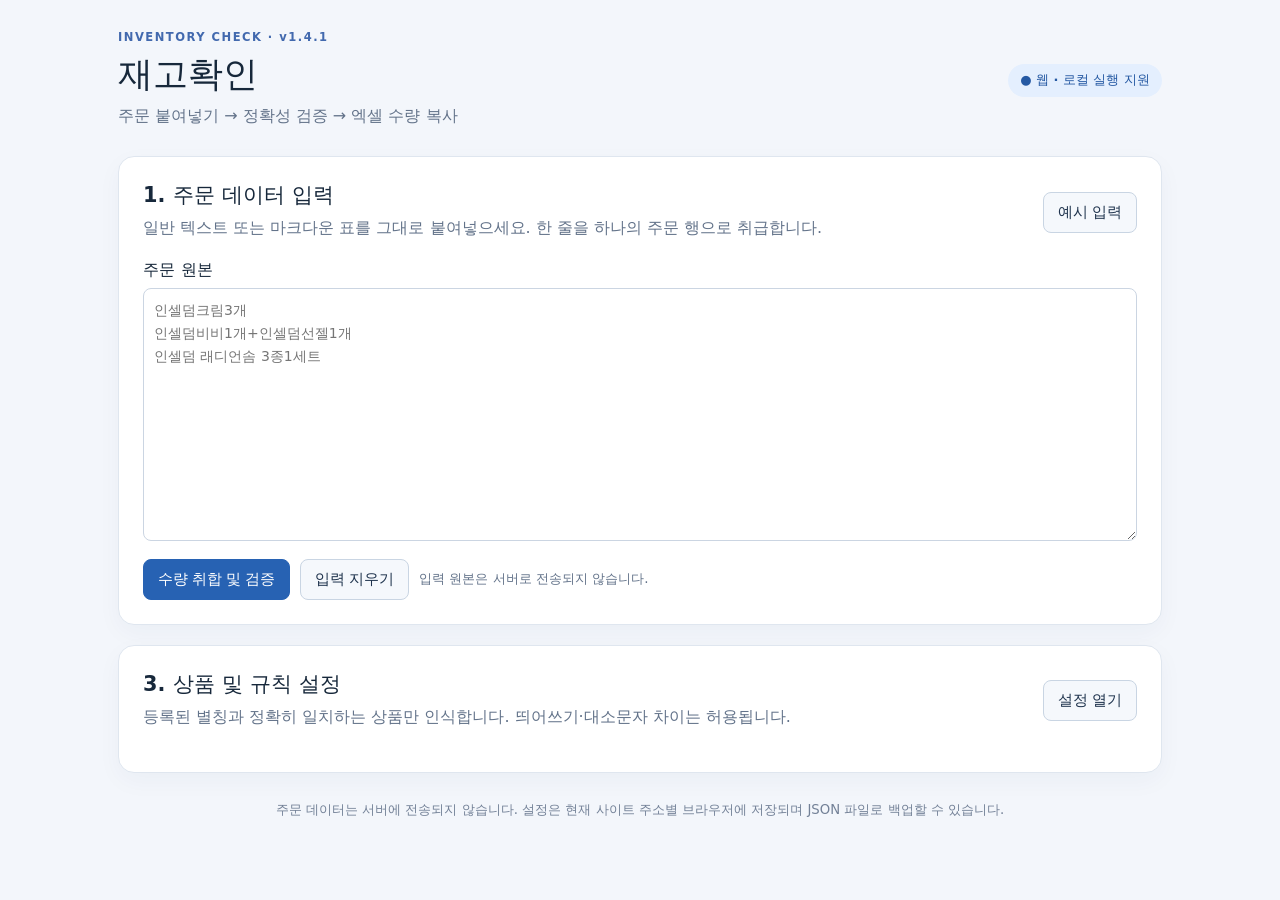
==== index.html @ fce9d43f "chore: release v1.4.1 short set alias fix" ====
<!doctype html>
<html lang="ko">
<head>
  <meta charset="utf-8">
  <meta name="viewport" content="width=device-width,initial-scale=1">
  <meta name="color-scheme" content="light">
  <title>재고확인</title>
  <link rel="stylesheet" href="style.css?v=1.4.1">
  <script src="script.js?v=1.4.1" defer></script>
</head>
<body>
  <div class="app">
    <header class="topbar">
      <div><p class="eyebrow">INVENTORY CHECK · v1.4.1</p><h1>재고확인</h1><p class="muted">주문 붙여넣기 → 정확성 검증 → 엑셀 수량 복사</p></div>
      <span class="online">● 웹 · 로컬 실행 지원</span>
    </header>
    <main>
      <section class="panel" aria-labelledby="input-title">
        <div class="section-head"><div><h2 id="input-title">1. 주문 데이터 입력</h2><p class="muted">일반 텍스트 또는 마크다운 표를 그대로 붙여넣으세요. 한 줄을 하나의 주문 행으로 취급합니다.</p></div><button id="sample-btn" class="ghost" type="button">예시 입력</button></div>
        <label for="orders" class="field-label">주문 원본</label>
        <textarea id="orders" rows="10" spellcheck="false" placeholder="인셀덤크림3개&#10;인셀덤비비1개+인셀덤선젤1개&#10;인셀덤 래디언솜 3종1세트"></textarea>
        <div class="actions"><button id="analyze-btn" class="primary" type="button">수량 취합 및 검증</button><button id="clear-btn" class="ghost" type="button">입력 지우기</button><span class="muted small">입력 원본은 서버로 전송되지 않습니다.</span></div>
      </section>
      <section id="result-panel" class="panel" hidden aria-live="polite">
        <div class="section-head"><h2>2. 취합 결과</h2><span id="result-status" class="status"></span></div>
        <div class="metrics"><div><span>전체 집계 수량</span><strong id="total-count">0</strong></div><div><span>처리 주문 행</span><strong id="row-count">0</strong></div><div><span>정상 / 제외 행</span><strong id="valid-count">0</strong></div><div><span>미인식 / 오류 행</span><strong id="error-count">0</strong></div></div>
        <p id="warning" class="warning" hidden role="alert"></p>
        <section id="unmatched-panel" class="unmatched-panel" hidden aria-labelledby="unmatched-title"><h3 id="unmatched-title">미인식 상품 바로 해결</h3><p class="muted small">같은 미인식 이름은 한 번만 표시합니다. 후보는 유사도순 추천일 뿐, 실제 상품 선택 및 승인 전까지 수량에 반영되지 않습니다.</p><div id="unmatched-list"></div><p id="unmatched-message" class="muted small" role="status"></p></section>
        <div class="section-head result-heading"><h3>상품별 합계 <small>(설정된 엑셀 순서)</small></h3><button id="copy-btn" class="primary" type="button">수량만 복사 (세로 1열)</button></div>
        <div class="table-wrap"><table><thead><tr><th>순서</th><th>상품명</th><th class="num">수량</th></tr></thead><tbody id="summary-body"></tbody></table></div>
        <div class="copy-block"><div class="section-head"><h3>엑셀 붙여넣기 미리보기</h3><span id="copy-message" class="muted small" role="status"></span></div><textarea id="copy-preview" readonly rows="8" aria-label="복사할 수량 목록"></textarea></div>
        <details class="detail" open><summary>주문별 검증 결과 <span id="audit-title"></span></summary><p class="muted small">오류 행은 <b>행 전체를 집계에서 제외</b>합니다. 누락된 별칭을 등록하거나 원본을 수정한 뒤 다시 취합하세요.</p><div class="table-wrap"><table><thead><tr><th>원본 행</th><th>상태</th><th>원본 / 항목별 계산</th></tr></thead><tbody id="audit-body"></tbody></table></div></details>
        <details class="detail"><summary>상품별 상세 계산 내역</summary><div id="product-details"></div></details>
        <details class="detail"><summary>명시적으로 제외한 사은품 <span id="gift-count"></span></summary><ul id="gift-list"></ul></details>
        <details class="detail"><summary>날짜별 엑셀 복사 (TSV, 선택 사항)</summary><p class="muted small">원본 행에 YYYY-MM-DD 또는 YYYY.MM.DD 날짜가 있으면 날짜별 집계가 가능합니다. 오류 행이 있으면 복사는 차단됩니다. 각 날짜가 열, 상품이 행입니다.</p><button id="copy-dates-btn" class="ghost" type="button">날짜별 수량 TSV 복사</button><textarea id="dates-preview" rows="7" readonly aria-label="날짜별 TSV 결과"></textarea></details>
      </section>
      <section class="panel" aria-labelledby="settings-title">
        <div class="section-head"><div><h2 id="settings-title">3. 상품 및 규칙 설정</h2><p class="muted">등록된 별칭과 정확히 일치하는 상품만 인식합니다. 띄어쓰기·대소문자 차이는 허용됩니다.</p></div><button id="settings-toggle" class="ghost" type="button" aria-expanded="false" aria-controls="settings-content">설정 열기</button></div>
        <div id="settings-content" hidden>
          <div class="settings-actions"><button id="add-product" class="ghost" type="button">+ 상품 추가</button><button id="save-settings" class="primary" type="button">설정 저장</button><button id="reset-settings" class="danger" type="button">기본값 복원</button></div>
          <div class="backup-tools"><button id="export-settings" class="ghost" type="button">설정 백업(JSON)</button><label for="import-settings">설정 가져오기(JSON)</label><input type="file" id="import-settings" accept=".json,application/json"><p class="muted small">브라우저나 PC를 옮길 때 백업 파일로 상품·별칭·세트·엑셀 순서를 복원할 수 있습니다. 가져오기 전에 현재 설정을 백업하는 것을 권장합니다.</p></div>
          <p class="muted small">별칭은 쉼표 또는 줄바꿈으로 구분합니다. 판매 상품명뿐 아니라 주문서에 등장하는 표현을 등록하세요. 위/아래 버튼으로 엑셀 순서를 변경합니다.</p>
          <div class="table-wrap"><table class="settings-table"><thead><tr><th>순서</th><th>표시 상품명</th><th>상품 별칭</th><th>관리</th></tr></thead><tbody id="settings-body"></tbody></table></div>
          <h3>세트 구성</h3><p class="muted small">한 줄당 <code>세트명 | 상품명:수량, 상품명:수량</code> 형식입니다. 상품명은 위에 등록한 정확한 표시 상품명이어야 합니다. 예: <code>인셀덤 래디언솜 3종 | 래디언솜 토너:1, 래디언솜 앰플:1, 래디언솜 크림:1</code></p>
          <textarea id="set-config" rows="5" spellcheck="false" aria-label="세트 규칙"></textarea>
          <h3>사은품 제외 별칭</h3><p class="muted small">쉼표 또는 줄바꿈 구분. <b>마스크</b>는 단독으로 제외하지 않으며, '사은품 마스크'처럼 명시적인 표현만 제외합니다.</p>
          <textarea id="gift-config" rows="3" spellcheck="false" aria-label="사은품 제외 규칙"></textarea>
          <p id="settings-message" role="status" class="small"></p>
        </div>
      </section>
    </main>
    <footer>주문 데이터는 서버에 전송되지 않습니다. 설정은 현재 사이트 주소별 브라우저에 저장되며 JSON 파일로 백업할 수 있습니다.</footer>
  </div>
</body>
</html>
---- style.css ----
:root{font-family:system-ui,-apple-system,'Segoe UI',sans-serif;color:#17283b;background:#f3f6fb;font-synthesis:none}*{box-sizing:border-box}body{margin:0}.app{max-width:1080px;margin:auto;padding:28px 18px 48px}.topbar{display:flex;align-items:center;justify-content:space-between;gap:12px;margin-bottom:24px}h1{font-size:2.2rem;margin:5px 0}h2{font-size:1.3rem;margin:0 0 6px}h3{font-size:1.05rem;margin:0}p{line-height:1.6}.eyebrow{color:#4269ae;letter-spacing:.13em;font-size:.72rem;font-weight:800;margin:0}.muted{color:#63738a;margin:3px 0}.small{font-size:.84rem}.online{padding:8px 12px;border-radius:999px;background:#e4effe;color:#2559a3;white-space:nowrap;font-size:.81rem;font-weight:700}.panel{background:white;border:1px solid #dfE6ef;border-radius:16px;padding:24px;margin:0 0 20px;box-shadow:0 8px 24px rgba(32,57,95,.04)}.section-head{display:flex;justify-content:space-between;align-items:center;gap:14px;margin-bottom:16px}.section-head>*{min-width:0}.field-label{display:block;font-weight:700;margin-bottom:7px}textarea,input{font:inherit;color:inherit;border:1px solid #cbd5e2;border-radius:8px;padding:10px;background:#fff;min-width:0}textarea:focus,input:focus{outline:2px solid #8db6f6;border-color:#4482ce}#orders{width:100%;min-height:190px;font-size:14px;line-height:1.65}.actions,.settings-actions{display:flex;align-items:center;gap:10px;flex-wrap:wrap;margin-top:14px}button{cursor:pointer;border:1px solid #c9d5e3;border-radius:8px;background:#fff;color:#1f334d;padding:10px 14px;font-weight:700;font-size:.91rem}button:hover:not(:disabled){filter:brightness(.965)}button:disabled{opacity:.45;cursor:not-allowed}.primary{background:#2762b3;color:white;border-color:#2762b3}.ghost{background:#f5f8fc}.danger{background:#fff2f1;color:#af3434;border-color:#f1d4d2}.tiny{font-size:.8rem;padding:6px 9px;margin:2px}.metrics{display:grid;grid-template-columns:repeat(4,1fr);gap:10px;margin-bottom:17px}.metrics>div{background:#f5f8fc;border:1px solid #e7edf5;border-radius:12px;padding:12px}.metrics span{display:block;color:#66788c;font-size:.8rem}.metrics strong{display:block;font-size:1.65rem;margin-top:3px}.status{background:#e5f6ea;color:#157b41;font-weight:800;border-radius:8px;padding:7px 11px}.status.bad{background:#ffefdf;color:#985410}.warning{background:#fff4e8;color:#8b410d;border:1px solid #f6c692;padding:12px;border-radius:8px}.result-heading{margin-top:24px}.table-wrap{overflow-x:auto}table{width:100%;border-collapse:collapse}th,td{padding:11px 12px;text-align:left;border-bottom:1px solid #e9eef4;vertical-align:top}th{background:#f6f9fc;font-weight:800;white-space:nowrap}td.num,th.num{text-align:right;font-variant-numeric:tabular-nums;font-weight:700}.copy-block{margin-top:24px}.copy-block textarea,#dates-preview{width:100%;font-family:ui-monospace,SFMono-Regular,Consolas,monospace;font-size:.9rem}.detail{margin-top:17px;border:1px solid #e2e9f1;border-radius:10px;padding:13px}.detail summary{cursor:pointer;font-weight:800}.detail>p{margin:10px 0}.detail .table-wrap{margin-top:12px}.source{display:block;color:#67758a;margin-bottom:4px;font-size:.84rem;overflow-wrap:anywhere}.row-error{color:#b43d2f;font-weight:800}.row-gift{color:#607288}.row-ok{color:#127842;font-weight:700}#product-details p{border-bottom:1px solid #eef0f3;padding-bottom:10px;font-size:.88rem}.settings-table input{min-width:140px;width:100%}.settings-table textarea{width:100%;min-height:72px;font-size:.83rem}.settings-table th:nth-child(3){width:48%}#set-config,#gift-config{width:100%;margin-top:8px}#settings-content h3{margin-top:24px}.success-message{color:#127842}.error-message{color:#bc3333}.backup-tools{display:flex;align-items:center;gap:10px;flex-wrap:wrap;margin:14px 0;padding:13px;background:#f5f8fc;border:1px solid #e2e9f3;border-radius:10px}.backup-tools label{display:inline-block;cursor:pointer;border:1px solid #c9d5e3;padding:9px 13px;background:white;border-radius:8px;font-weight:700;font-size:.91rem}.backup-tools input[type=file]{display:none}.backup-tools p{flex-basis:100%;margin:0}footer{padding:8px;color:#738197;text-align:center;font-size:.83rem}code{background:#edf2f8;padding:2px 4px;border-radius:4px;overflow-wrap:anywhere}@media(max-width:700px){.app{padding:14px 10px 35px}.panel{padding:15px}.topbar{align-items:flex-start}.section-head{align-items:flex-start;flex-direction:column}.metrics{grid-template-columns:repeat(2,1fr)}.online{font-size:.72rem}table{font-size:.84rem}th,td{padding:9px 7px}}

/* Unrecognized-product review */
.unmatched-panel{border:1px solid #f0c99e;background:#fffaf5;border-radius:12px;padding:17px;margin:18px 0}.unmatched-panel h3{margin-bottom:7px}.unmatched-item{border-top:1px solid #f1dfcd;padding:15px 0;display:flex;align-items:center;justify-content:space-between;gap:18px}.unmatched-item strong{overflow-wrap:anywhere}.unmatched-actions{display:flex;align-items:center;flex-wrap:wrap;gap:9px;min-width:310px}.unmatched-actions label{font-size:.82rem;color:#506580}.unmatched-actions select{max-width:270px;flex:1;min-width:160px}.unmatched-actions button{white-space:nowrap}@media(max-width:700px){.unmatched-item{flex-direction:column;align-items:stretch}.unmatched-actions{min-width:0}.unmatched-actions select{max-width:none}}
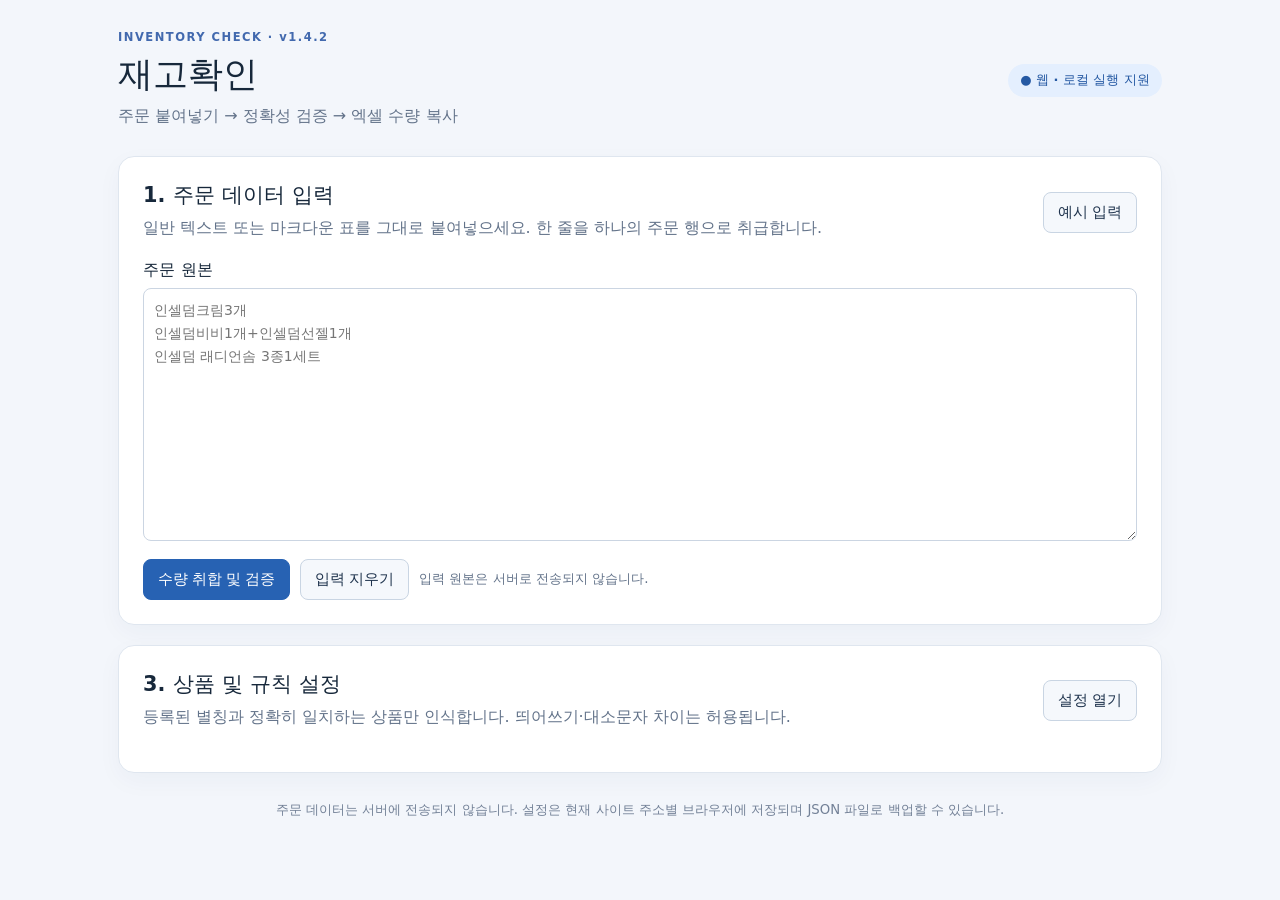
==== commit 1753eb86: "chore: release v1.4.2 cushion package parser fix" ====
--- a/index.html
+++ b/index.html
@@ -11,7 +11,7 @@
 <body>
   <div class="app">
     <header class="topbar">
-      <div><p class="eyebrow">INVENTORY CHECK · v1.4.1</p><h1>재고확인</h1><p class="muted">주문 붙여넣기 → 정확성 검증 → 엑셀 수량 복사</p></div>
+      <div><p class="eyebrow">INVENTORY CHECK · v1.4.2</p><h1>재고확인</h1><p class="muted">주문 붙여넣기 → 정확성 검증 → 엑셀 수량 복사</p></div>
       <span class="online">● 웹 · 로컬 실행 지원</span>
     </header>
     <main>
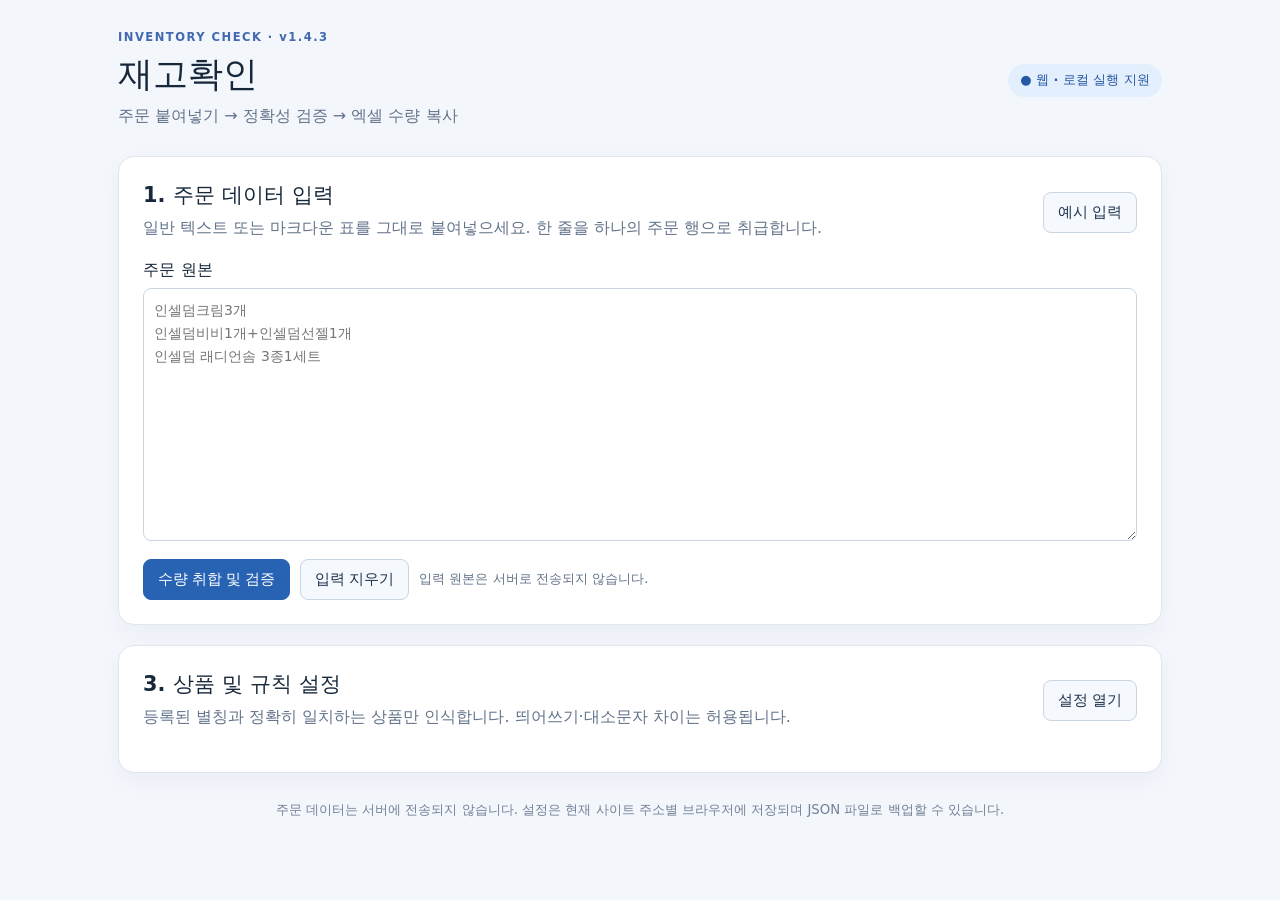
==== commit 7adb9108: "chore: release inventory-check v1.4.3 typo bundle support" ====
--- a/index.html
+++ b/index.html
@@ -5,13 +5,13 @@
   <meta name="viewport" content="width=device-width,initial-scale=1">
   <meta name="color-scheme" content="light">
   <title>재고확인</title>
-  <link rel="stylesheet" href="style.css?v=1.4.1">
-  <script src="script.js?v=1.4.1" defer></script>
+  <link rel="stylesheet" href="style.css?v=1.4.2">
+  <script src="script.js?v=1.4.2" defer></script>
 </head>
 <body>
   <div class="app">
     <header class="topbar">
-      <div><p class="eyebrow">INVENTORY CHECK · v1.4.2</p><h1>재고확인</h1><p class="muted">주문 붙여넣기 → 정확성 검증 → 엑셀 수량 복사</p></div>
+      <div><p class="eyebrow">INVENTORY CHECK · v1.4.3</p><h1>재고확인</h1><p class="muted">주문 붙여넣기 → 정확성 검증 → 엑셀 수량 복사</p></div>
       <span class="online">● 웹 · 로컬 실행 지원</span>
     </header>
     <main>
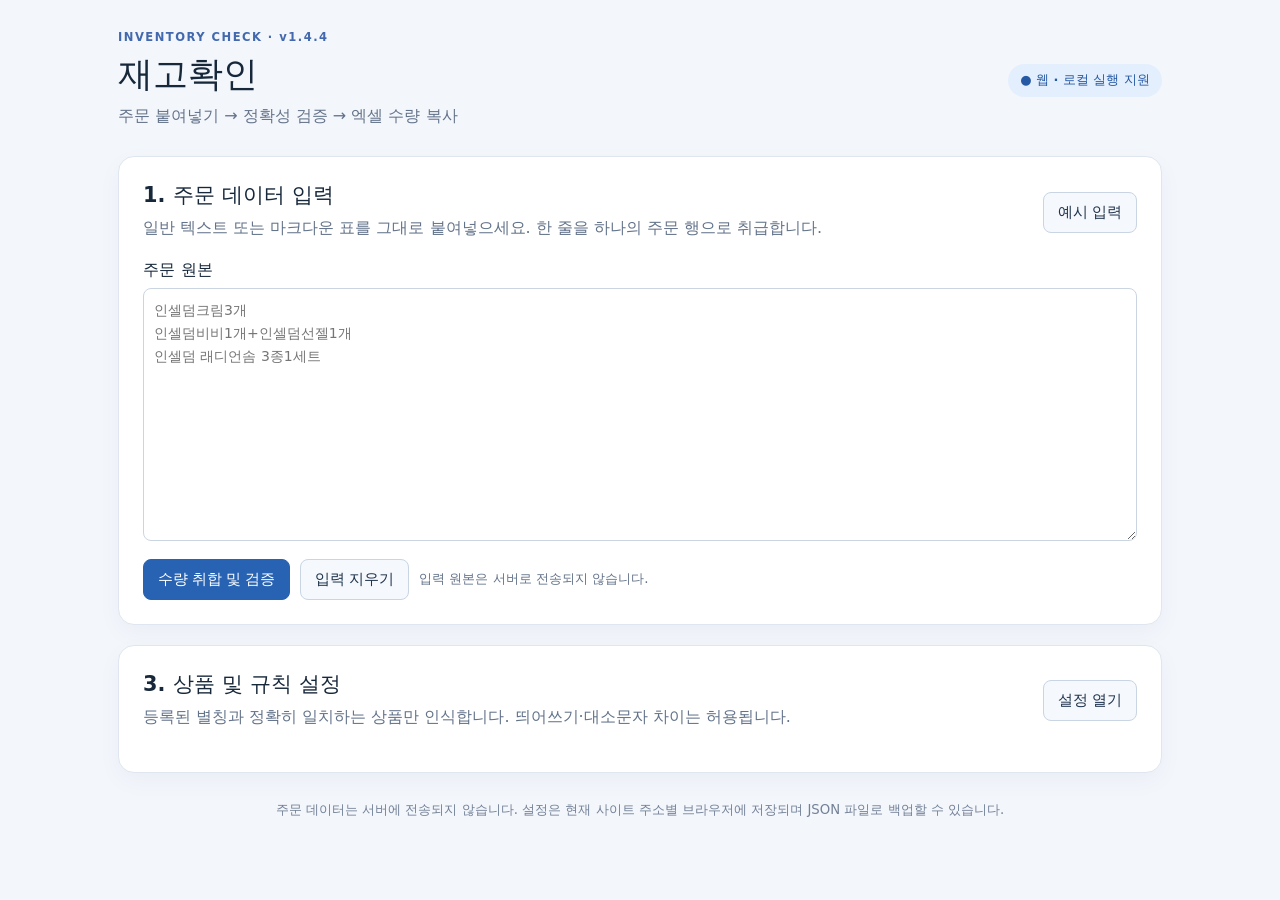
==== commit 9c0b3f3c: "chore: release v1.4.4 registered combo-set parser" ====
--- a/index.html
+++ b/index.html
@@ -5,13 +5,13 @@
   <meta name="viewport" content="width=device-width,initial-scale=1">
   <meta name="color-scheme" content="light">
   <title>재고확인</title>
-  <link rel="stylesheet" href="style.css?v=1.4.2">
-  <script src="script.js?v=1.4.2" defer></script>
+  <link rel="stylesheet" href="style.css?v=1.4.3">
+  <script src="script.js?v=1.4.3" defer></script>
 </head>
 <body>
   <div class="app">
     <header class="topbar">
-      <div><p class="eyebrow">INVENTORY CHECK · v1.4.3</p><h1>재고확인</h1><p class="muted">주문 붙여넣기 → 정확성 검증 → 엑셀 수량 복사</p></div>
+      <div><p class="eyebrow">INVENTORY CHECK · v1.4.4</p><h1>재고확인</h1><p class="muted">주문 붙여넣기 → 정확성 검증 → 엑셀 수량 복사</p></div>
       <span class="online">● 웹 · 로컬 실행 지원</span>
     </header>
     <main>
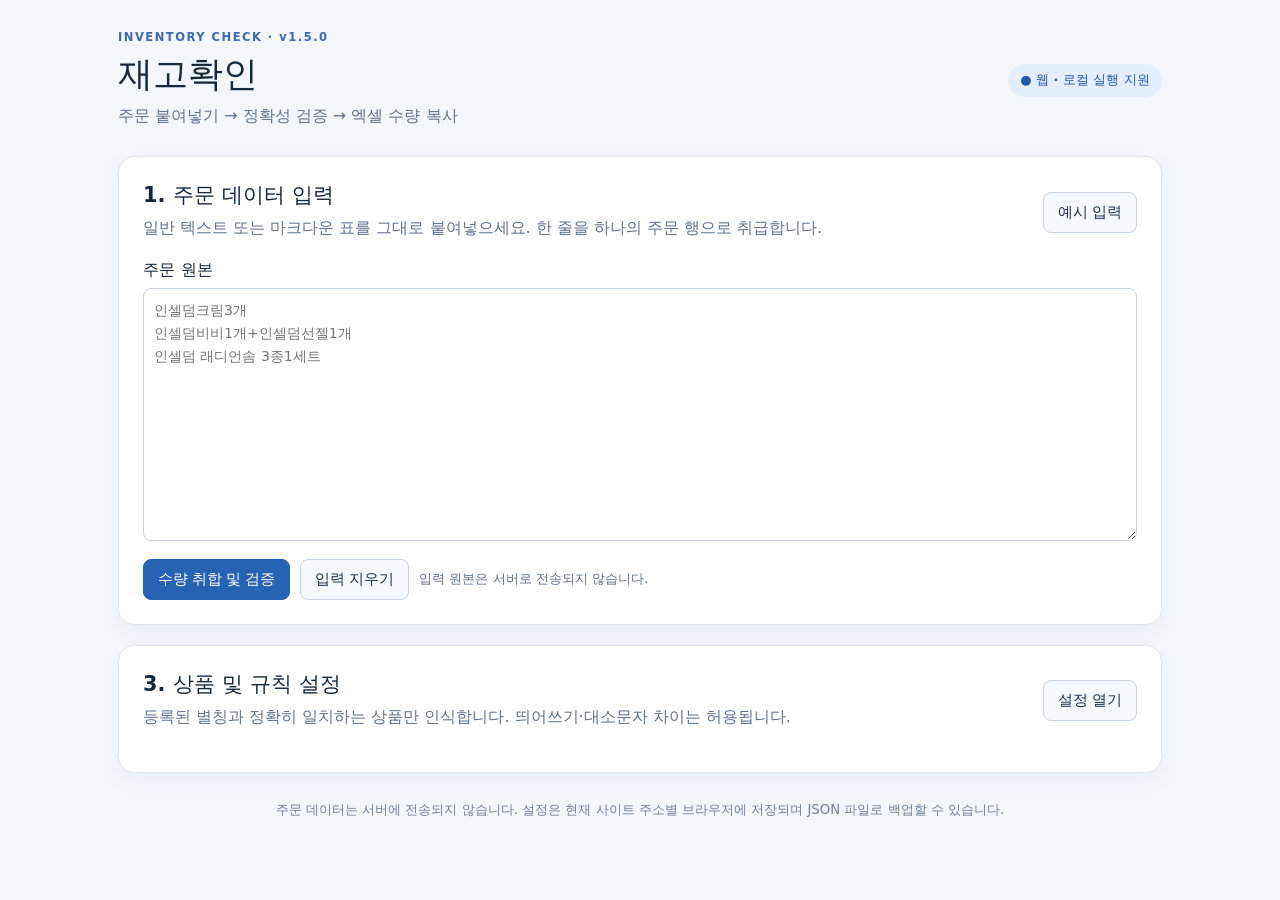
==== commit a7247214: "release: v1.5.0 26-item inventory Excel order and catalog migration" ====
--- a/index.html
+++ b/index.html
@@ -5,13 +5,13 @@
   <meta name="viewport" content="width=device-width,initial-scale=1">
   <meta name="color-scheme" content="light">
   <title>재고확인</title>
-  <link rel="stylesheet" href="style.css?v=1.4.3">
-  <script src="script.js?v=1.4.3" defer></script>
+  <link rel="stylesheet" href="style.css?v=1.5.0">
+  <script src="script.js?v=1.5.0" defer></script>
 </head>
 <body>
   <div class="app">
     <header class="topbar">
-      <div><p class="eyebrow">INVENTORY CHECK · v1.4.4</p><h1>재고확인</h1><p class="muted">주문 붙여넣기 → 정확성 검증 → 엑셀 수량 복사</p></div>
+      <div><p class="eyebrow">INVENTORY CHECK · v1.5.0</p><h1>재고확인</h1><p class="muted">주문 붙여넣기 → 정확성 검증 → 엑셀 수량 복사</p></div>
       <span class="online">● 웹 · 로컬 실행 지원</span>
     </header>
     <main>
